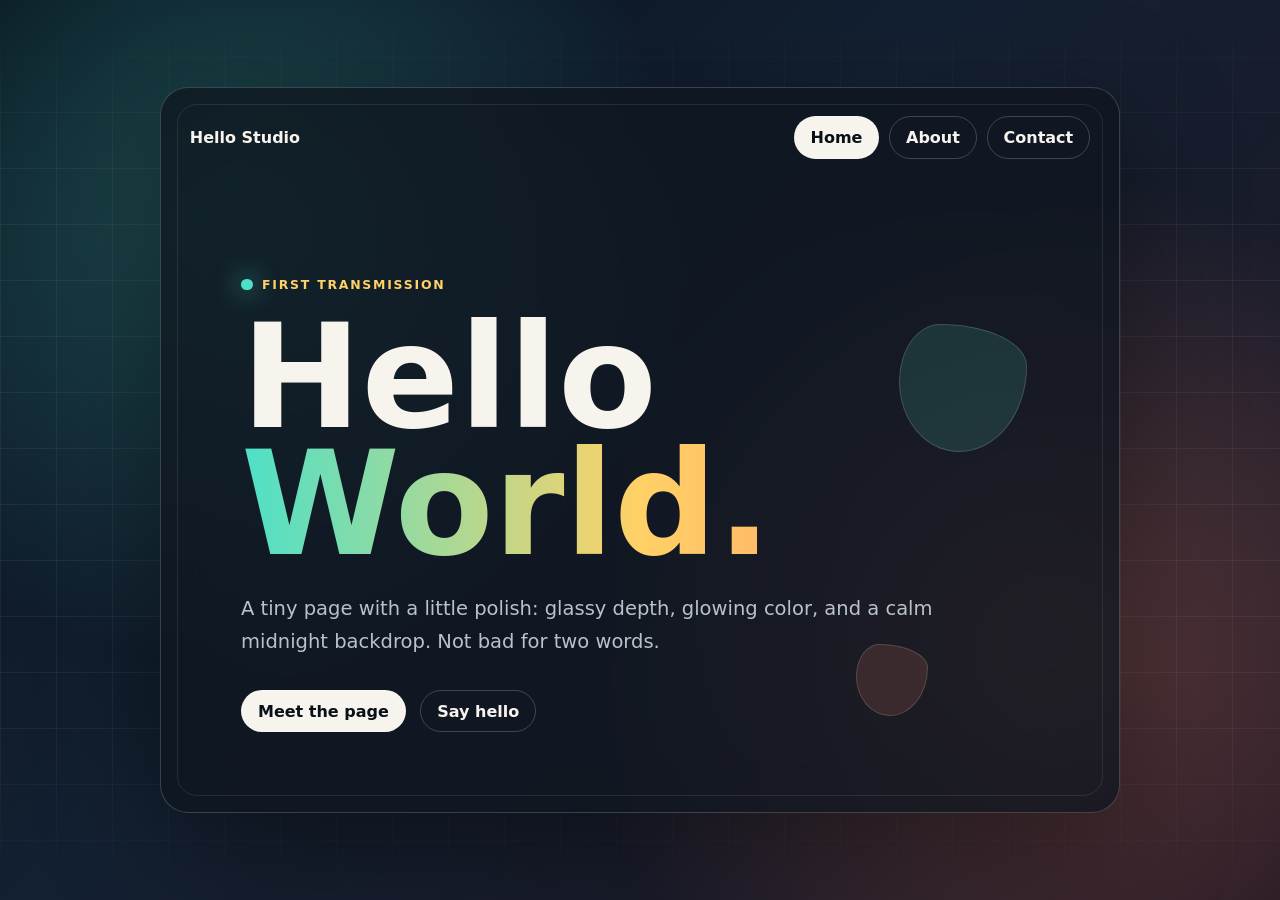
==== index.html @ f44b1c08 "index file name change" ====
<!doctype html>
<html lang="en">
<head>
  <meta charset="utf-8">
  <meta name="viewport" content="width=device-width, initial-scale=1">
  <title>Hello World</title>
  <link rel="stylesheet" href="styles.css">
</head>
<body>
  <main class="shell">
    <nav class="nav" aria-label="Primary navigation">
      <a class="brand" href="index.html">Hello Studio</a>
      <div class="nav-links">
        <a href="index.html" aria-current="page">Home</a>
        <a href="about.html">About</a>
        <a href="contact.html">Contact</a>
      </div>
    </nav>
    <section class="content">
      <div class="spark one" aria-hidden="true"></div>
      <div class="spark two" aria-hidden="true"></div>
      <p class="eyebrow">First transmission</p>
      <h1>Hello <span>World.</span></h1>
      <p>
        A tiny page with a little polish: glassy depth, glowing color, and a calm
        midnight backdrop. Not bad for two words.
      </p>
      <div class="actions" aria-label="Page actions">
        <a class="button primary" href="about.html">Meet the page</a>
        <a class="button" href="contact.html">Say hello</a>
      </div>
    </section>
  </main>
</body>
</html>
---- styles.css ----
:root {
  color-scheme: dark;
  --ink: #f7f4ed;
  --muted: #b8c2ca;
  --line: rgba(255, 255, 255, 0.18);
  --panel: rgba(15, 22, 31, 0.76);
  --panel-strong: rgba(247, 244, 237, 0.08);
  --teal: #4de0c8;
  --coral: #ff8a6a;
  --gold: #ffd166;
  --night: #091018;
}

* {
  box-sizing: border-box;
}

body {
  min-height: 100vh;
  margin: 0;
  display: grid;
  place-items: center;
  overflow-x: hidden;
  font-family: Inter, ui-sans-serif, system-ui, -apple-system, BlinkMacSystemFont, "Segoe UI", sans-serif;
  background:
    radial-gradient(circle at 18% 24%, rgba(77, 224, 200, 0.26), transparent 28rem),
    radial-gradient(circle at 82% 72%, rgba(255, 138, 106, 0.28), transparent 30rem),
    linear-gradient(135deg, #07111d 0%, #142132 44%, #1e1522 100%);
  color: var(--ink);
}

body::before {
  content: "";
  position: fixed;
  inset: 0;
  background-image:
    linear-gradient(rgba(255, 255, 255, 0.055) 1px, transparent 1px),
    linear-gradient(90deg, rgba(255, 255, 255, 0.055) 1px, transparent 1px);
  background-size: 56px 56px;
  mask-image: linear-gradient(to bottom, transparent, black 20%, black 80%, transparent);
  pointer-events: none;
}

.shell {
  width: min(92vw, 960px);
  margin: 2rem 0;
  padding: clamp(1.2rem, 3vw, 1.8rem);
  border: 1px solid var(--line);
  border-radius: 28px;
  background: var(--panel);
  box-shadow: 0 34px 120px rgba(0, 0, 0, 0.42);
  backdrop-filter: blur(24px);
  position: relative;
  isolation: isolate;
}

.shell::after {
  content: "";
  position: absolute;
  inset: 16px;
  border: 1px solid rgba(255, 255, 255, 0.09);
  border-radius: 20px;
  pointer-events: none;
  z-index: -1;
}

.nav {
  display: flex;
  align-items: center;
  justify-content: space-between;
  gap: 1rem;
  margin-bottom: clamp(2rem, 5vw, 4rem);
}

.brand {
  color: var(--ink);
  font-weight: 900;
  text-decoration: none;
}

.nav-links {
  display: flex;
  flex-wrap: wrap;
  justify-content: flex-end;
  gap: 0.6rem;
}

.nav-links a,
.button {
  display: inline-flex;
  min-height: 2.65rem;
  align-items: center;
  justify-content: center;
  padding: 0 1rem;
  border: 1px solid rgba(255, 255, 255, 0.2);
  border-radius: 999px;
  color: var(--ink);
  text-decoration: none;
  font-weight: 800;
  transition: transform 180ms ease, border-color 180ms ease, background 180ms ease;
}

.nav-links a[aria-current="page"],
.button.primary {
  background: var(--ink);
  color: var(--night);
}

.nav-links a:hover,
.button:hover {
  transform: translateY(-3px);
  border-color: rgba(255, 255, 255, 0.5);
  background: rgba(255, 255, 255, 0.12);
}

.button.primary:hover {
  background: linear-gradient(90deg, var(--teal), var(--gold));
}

.content {
  padding: clamp(1rem, 4vw, 3.2rem);
  position: relative;
}

.eyebrow {
  display: inline-flex;
  align-items: center;
  gap: 0.6rem;
  margin: 0 0 1.2rem;
  color: var(--gold);
  font-size: 0.78rem;
  font-weight: 800;
  letter-spacing: 0.14em;
  text-transform: uppercase;
}

.eyebrow::before {
  content: "";
  width: 0.72rem;
  height: 0.72rem;
  border-radius: 999px;
  background: var(--teal);
  box-shadow: 0 0 26px var(--teal);
}

h1 {
  margin: 0;
  max-width: 10ch;
  font-size: clamp(3.8rem, 12vw, 9rem);
  line-height: 0.88;
  letter-spacing: 0;
}

.compact-title {
  max-width: 12ch;
  font-size: clamp(3.2rem, 9vw, 6.7rem);
}

h1 span {
  display: block;
  color: transparent;
  background: linear-gradient(90deg, var(--teal), var(--gold), var(--coral));
  -webkit-background-clip: text;
  background-clip: text;
}

p {
  max-width: 62ch;
  margin: 1.5rem 0 0;
  color: var(--muted);
  font-size: clamp(1.05rem, 2vw, 1.22rem);
  line-height: 1.7;
}

.actions {
  display: flex;
  flex-wrap: wrap;
  gap: 0.9rem;
  margin-top: 2rem;
}

.feature-grid {
  display: grid;
  grid-template-columns: repeat(3, minmax(0, 1fr));
  gap: 0.85rem;
  margin-top: 2rem;
}

.feature {
  min-height: 9rem;
  padding: 1.1rem;
  border: 1px solid rgba(255, 255, 255, 0.13);
  border-radius: 16px;
  background: var(--panel-strong);
}

.feature strong {
  display: block;
  margin-bottom: 0.55rem;
  color: var(--ink);
}

.feature span {
  color: var(--muted);
  line-height: 1.55;
}

.contact-list {
  display: grid;
  gap: 0.85rem;
  margin-top: 2rem;
  max-width: 42rem;
}

.contact-item {
  display: flex;
  align-items: center;
  justify-content: space-between;
  gap: 1rem;
  padding: 1rem 1.1rem;
  border: 1px solid rgba(255, 255, 255, 0.13);
  border-radius: 16px;
  background: var(--panel-strong);
}

.contact-item span {
  color: var(--muted);
}

.contact-item a {
  color: var(--teal);
  font-weight: 800;
  text-decoration: none;
}

.spark {
  position: absolute;
  width: 8rem;
  aspect-ratio: 1;
  border: 1px solid rgba(255, 255, 255, 0.15);
  border-radius: 32% 68% 53% 47% / 45% 33% 67% 55%;
  animation: drift 8s ease-in-out infinite alternate;
  pointer-events: none;
}

.spark.one {
  right: 7%;
  top: 18%;
  background: rgba(77, 224, 200, 0.14);
}

.spark.two {
  right: 18%;
  bottom: 12%;
  width: 4.5rem;
  background: rgba(255, 138, 106, 0.14);
  animation-delay: -2s;
}

@keyframes drift {
  from {
    transform: translate3d(0, -10px, 0) rotate(0deg);
  }

  to {
    transform: translate3d(12px, 16px, 0) rotate(18deg);
  }
}

@media (max-width: 760px) {
  body {
    place-items: start center;
  }

  .nav {
    align-items: flex-start;
    flex-direction: column;
  }

  .nav-links {
    justify-content: flex-start;
  }

  .feature-grid {
    grid-template-columns: 1fr;
  }

  .contact-item {
    align-items: flex-start;
    flex-direction: column;
  }

  .spark {
    opacity: 0.5;
  }
}
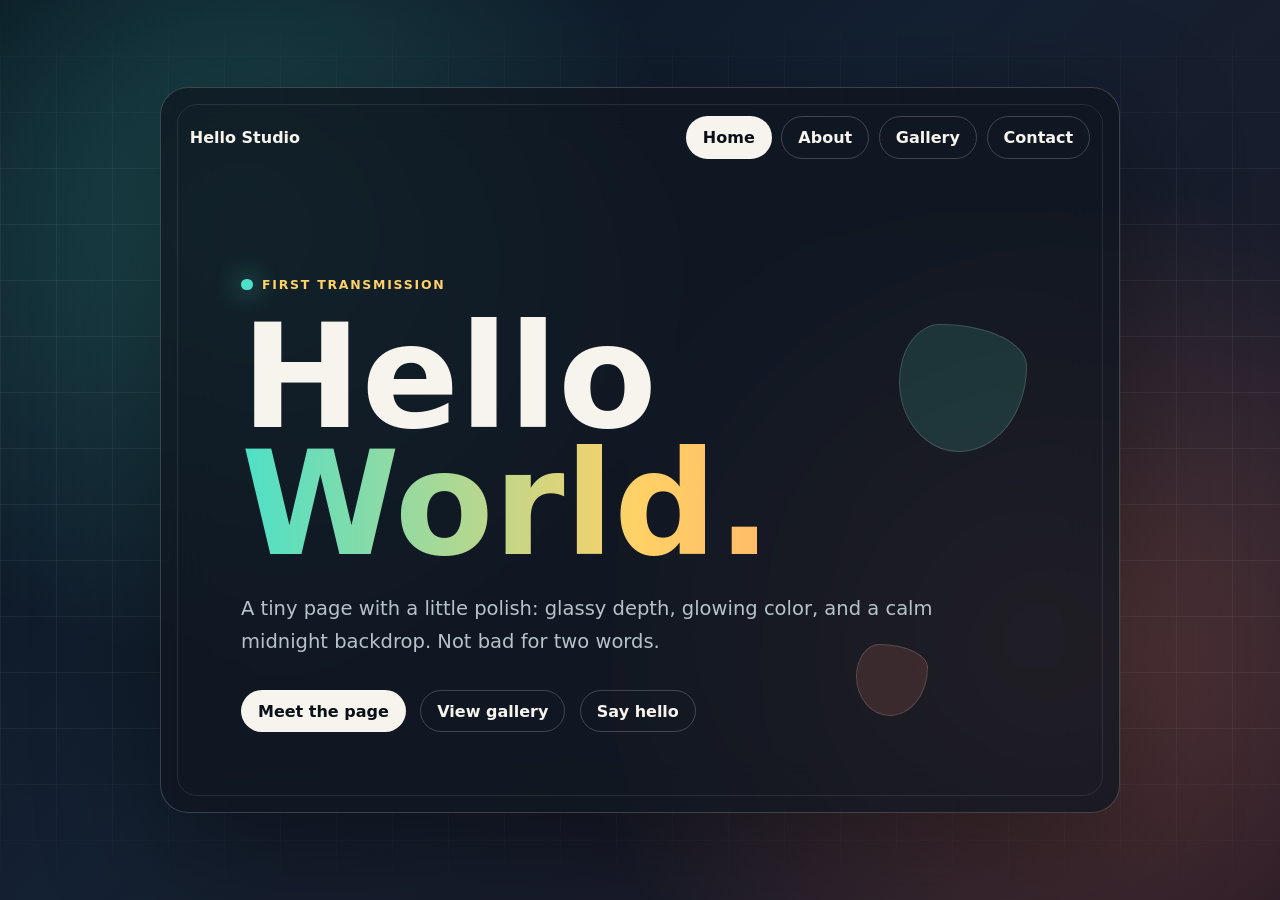
==== commit b558f1a0: "gallery page created" ====
--- a/index.html
+++ b/index.html
@@ -13,6 +13,7 @@
       <div class="nav-links">
         <a href="index.html" aria-current="page">Home</a>
         <a href="about.html">About</a>
+        <a href="gallery.html">Gallery</a>
         <a href="contact.html">Contact</a>
       </div>
     </nav>
@@ -27,6 +28,7 @@
       </p>
       <div class="actions" aria-label="Page actions">
         <a class="button primary" href="about.html">Meet the page</a>
+        <a class="button" href="gallery.html">View gallery</a>
         <a class="button" href="contact.html">Say hello</a>
       </div>
     </section>
--- a/styles.css
+++ b/styles.css
@@ -205,6 +205,102 @@
   line-height: 1.55;
 }
 
+.gallery-grid {
+  display: grid;
+  grid-template-columns: repeat(3, minmax(0, 1fr));
+  gap: 0.9rem;
+  margin-top: 2rem;
+}
+
+.gallery-card {
+  min-height: 15rem;
+  display: flex;
+  align-items: flex-end;
+  padding: 1rem;
+  border: 1px solid rgba(255, 255, 255, 0.14);
+  border-radius: 18px;
+  overflow: hidden;
+  position: relative;
+  background: var(--panel-strong);
+}
+
+.gallery-card::before {
+  content: "";
+  position: absolute;
+  inset: 0;
+  background:
+    radial-gradient(circle at 28% 20%, rgba(255, 255, 255, 0.7), transparent 0.55rem),
+    radial-gradient(circle at 70% 38%, rgba(255, 255, 255, 0.38), transparent 0.4rem),
+    linear-gradient(135deg, var(--tile-a), var(--tile-b) 48%, var(--tile-c));
+  transform: scale(1.03);
+  transition: transform 220ms ease, filter 220ms ease;
+}
+
+.gallery-card::after {
+  content: "";
+  position: absolute;
+  inset: 0;
+  background: linear-gradient(to top, rgba(3, 8, 13, 0.82), transparent 62%);
+}
+
+.gallery-card:hover::before {
+  filter: saturate(1.18);
+  transform: scale(1.09);
+}
+
+.gallery-card:nth-child(1) {
+  --tile-a: #4de0c8;
+  --tile-b: #1b4665;
+  --tile-c: #ffd166;
+}
+
+.gallery-card:nth-child(2) {
+  --tile-a: #ff8a6a;
+  --tile-b: #5f4bb6;
+  --tile-c: #4de0c8;
+}
+
+.gallery-card:nth-child(3) {
+  --tile-a: #ffd166;
+  --tile-b: #28666e;
+  --tile-c: #ef476f;
+}
+
+.gallery-card:nth-child(4) {
+  --tile-a: #81ecec;
+  --tile-b: #22333b;
+  --tile-c: #ff8a6a;
+}
+
+.gallery-card:nth-child(5) {
+  --tile-a: #f7f4ed;
+  --tile-b: #315cfd;
+  --tile-c: #2dd4bf;
+}
+
+.gallery-card:nth-child(6) {
+  --tile-a: #ffafcc;
+  --tile-b: #264653;
+  --tile-c: #ffd166;
+}
+
+.gallery-caption {
+  position: relative;
+  z-index: 1;
+}
+
+.gallery-caption strong {
+  display: block;
+  color: var(--ink);
+  font-size: 1.05rem;
+}
+
+.gallery-caption span {
+  display: block;
+  margin-top: 0.25rem;
+  color: var(--muted);
+}
+
 .contact-list {
   display: grid;
   gap: 0.85rem;
@@ -285,6 +381,10 @@
     grid-template-columns: 1fr;
   }
 
+  .gallery-grid {
+    grid-template-columns: 1fr;
+  }
+
   .contact-item {
     align-items: flex-start;
     flex-direction: column;
